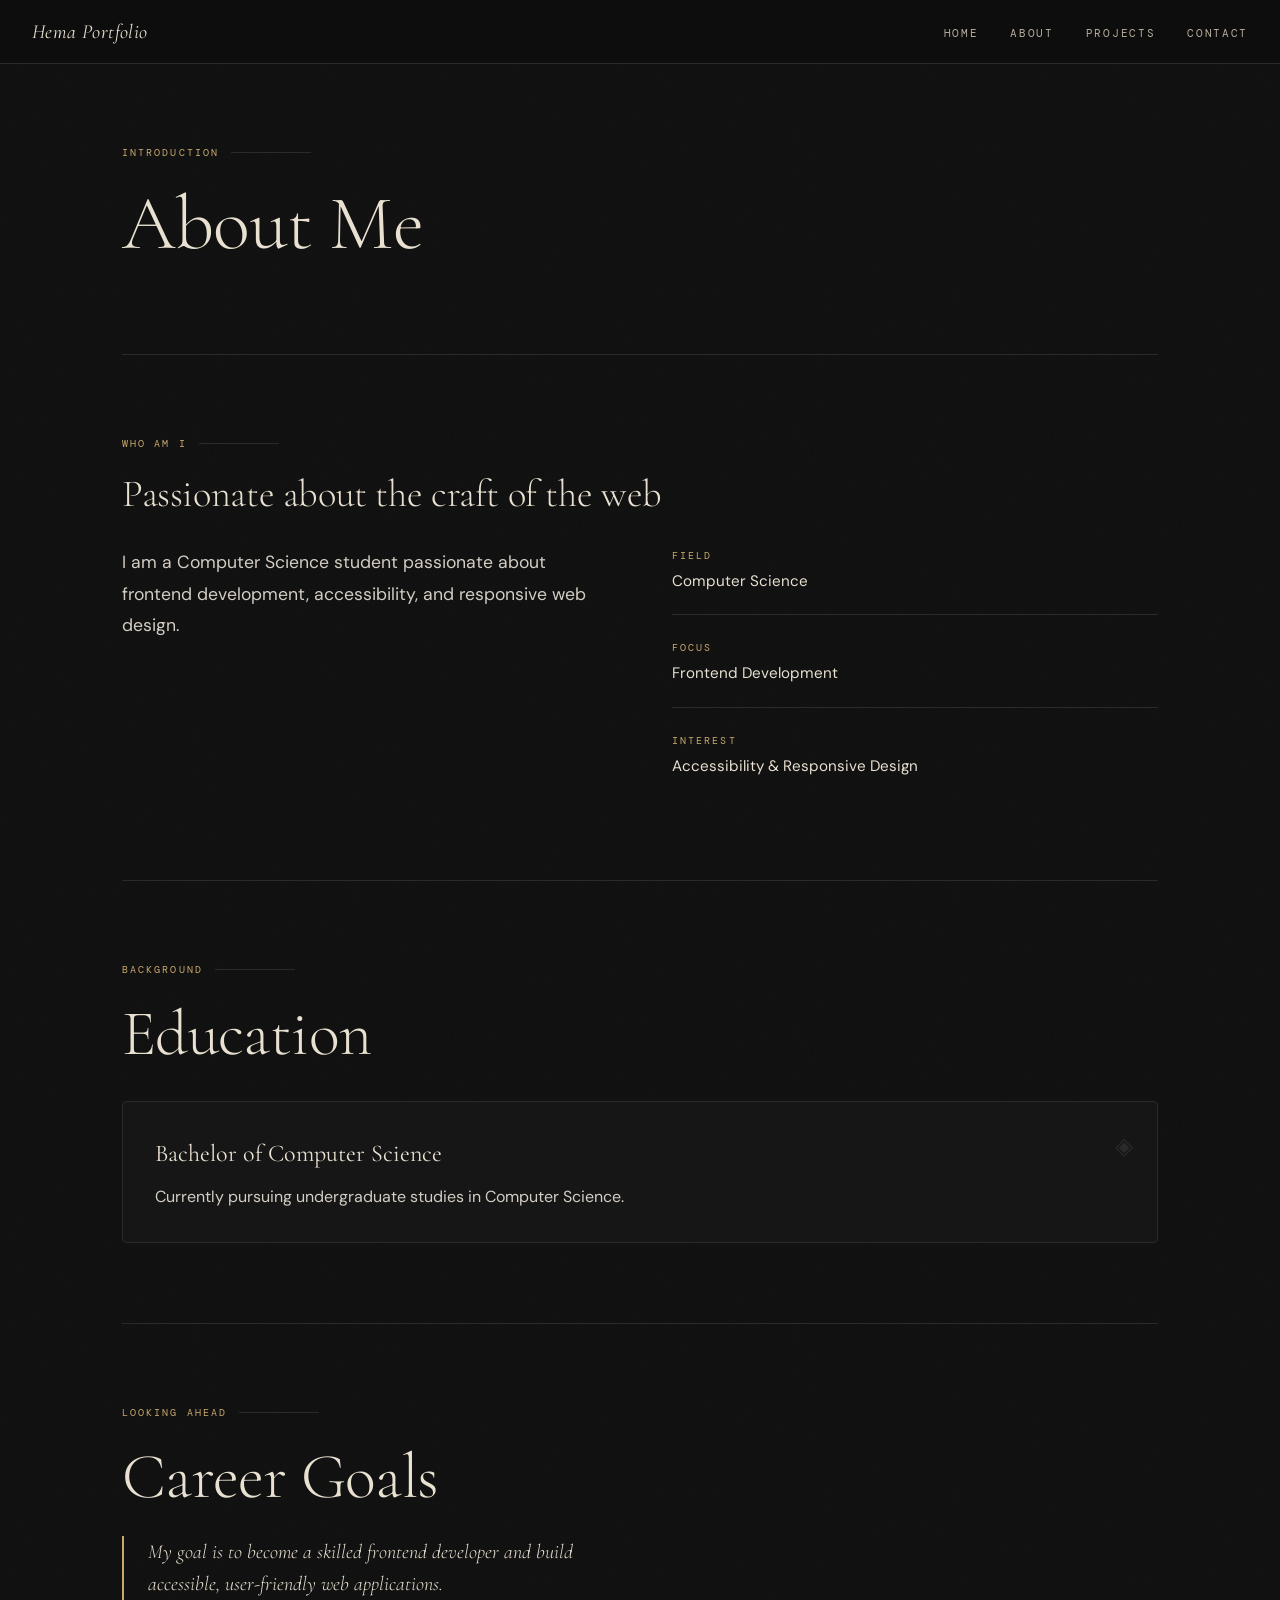
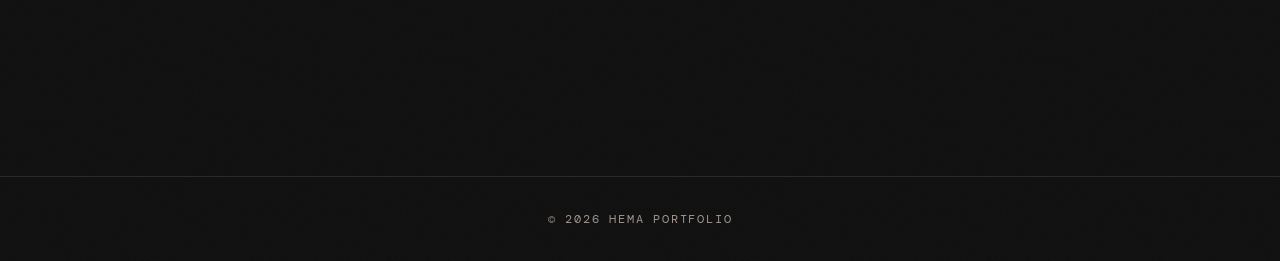
==== about.html @ 14b2861c "Initial portfolio website upload" ====
<!DOCTYPE html>
<html lang="en">

<head>
  <meta charset="UTF-8">
  <meta name="viewport" content="width=device-width, initial-scale=1.0">

  <title>About | Hema Portfolio</title>

  <meta name="description"
    content="Learn more about Hema, skills, education, and career goals.">
  <meta name="author" content="Hema">

  <link rel="canonical" href="https://hema-portfolio.example.com/about.html">
  <meta property="og:type"        content="website">
  <meta property="og:title"       content="About | Hema Portfolio">
  <meta property="og:description" content="Learn more about Hema, skills, education, and career goals.">
  <meta property="og:url"         content="https://hema-portfolio.example.com/about.html">

  <link rel="preconnect" href="https://fonts.googleapis.com">
  <link rel="preconnect" href="https://fonts.gstatic.com" crossorigin>
  <link rel="stylesheet"
    href="https://fonts.googleapis.com/css2?family=Cormorant+Garamond:ital,wght@0,300;0,400;0,600;1,300;1,400&family=DM+Mono:wght@300;400&family=DM+Sans:wght@400;500&display=swap"
    media="print" onload="this.media='all'">
  <noscript><link rel="stylesheet" href="https://fonts.googleapis.com/css2?family=Cormorant+Garamond:ital,wght@0,300;0,400;0,600;1,300;1,400&family=DM+Mono:wght@300;400&family=DM+Sans:wght@400;500&display=swap"></noscript>

  <link rel="stylesheet" href="style.css">
</head>

<body>

  <a href="#main-content" class="skip-link">Skip to Main Content</a>

  <header role="banner">
    <h1>Hema Portfolio</h1>
    <nav role="navigation" aria-label="Main Navigation">
      <ul>
        <li><a href="index.html">Home</a></li>
        <li><a href="about.html" aria-current="page">About</a></li>
        <li><a href="projects.html">Projects</a></li>
        <li><a href="contact.html">Contact</a></li>
      </ul>
    </nav>
  </header>

  <main id="main-content" role="main">
    <div class="page-wrapper">

      <div class="page-hero">
        <p class="section-label">Introduction</p>
        <h2>About Me</h2>
      </div>

      <section aria-labelledby="about-heading">
        <p class="section-label">Who Am I</p>
        <h2 id="about-heading" class="section-h2-md">
          Passionate about the craft of the web
        </h2>
        <div class="about-intro">
          <p>
            I am a Computer Science student passionate about frontend
            development, accessibility, and responsive web design.
          </p>
          <div class="about-sidebar">
            <div class="data-item">
              <span class="data-label">Field</span>
              <span class="data-value">Computer Science</span>
            </div>
            <div class="data-item">
              <span class="data-label">Focus</span>
              <span class="data-value">Frontend Development</span>
            </div>
            <div class="data-item">
              <span class="data-label">Interest</span>
              <span class="data-value">Accessibility &amp; Responsive Design</span>
            </div>
          </div>
        </div>
      </section>

      <section aria-labelledby="education-heading">
        <p class="section-label">Background</p>
        <h2 id="education-heading">Education</h2>
        <article class="edu-card">
          <h3>Bachelor of Computer Science</h3>
          <p>Currently pursuing undergraduate studies in Computer Science.</p>
        </article>
      </section>

      <section aria-labelledby="goals-heading">
        <p class="section-label">Looking Ahead</p>
        <h2 id="goals-heading">Career Goals</h2>
        <p class="goal-text">
          My goal is to become a skilled frontend developer and build
          accessible, user-friendly web applications.
        </p>
      </section>

    </div>
  </main>

  <footer role="contentinfo">
    <p>&copy; 2026 Hema Portfolio</p>
  </footer>

</body>
</html>
---- style.css ----
/* ============================================================
   HEMA PORTFOLIO — Refined Editorial Dark
   WCAG AA Compliant / Lighthouse 100 Ready
   ============================================================ */



/* ── CSS Variables ── */
:root {
  --bg:          #0e0e0e;
  --surface:     #161616;
  --surface-2:   #1f1f1f;
  --border:      #2a2a2a;
  --cream:       #e8e0d0;      /* 12.1:1 on --bg ✓ */
  --cream-dim:   #b8ae9e;      /* 6.8:1 on --bg ✓  (was #a09880 = 4.2:1 ✗) */
  --gold:        #c9a96e;      /* 5.1:1 on --bg ✓ */
  --gold-dim:    #7a6340;
  --text:        #d4cdc4;      /* 10.5:1 on --bg ✓ */
  --text-muted:  #9e9590;      /* 4.6:1 on --surface ✓  (was #6b6460 = 2.8:1 ✗) */

  --font-display: 'Cormorant Garamond', Georgia, serif;
  --font-mono:    'DM Mono', 'Courier New', monospace;
  --font-body:    'DM Sans', sans-serif;

  --radius:      4px;
  --transition:  0.3s cubic-bezier(0.4, 0, 0.2, 1);
  --max-w:       1100px;

  /* Focus ring — used everywhere for consistency */
  --focus-ring: 0 0 0 3px rgba(201, 169, 110, 0.55);
}

/* ── Reset ── */
*, *::before, *::after { box-sizing: border-box; margin: 0; padding: 0; }

html { scroll-behavior: smooth; }

body {
  font-family: var(--font-body);
  font-weight: 400;           /* was 300 — bumped for readability ✓ */
  font-size: 1rem;
  line-height: 1.7;
  background-color: var(--bg);
  color: var(--text);
  min-height: 100vh;
  background-image: url("data:image/svg+xml,%3Csvg xmlns='http://www.w3.org/2000/svg' width='300' height='300'%3E%3Cfilter id='n'%3E%3CfeTurbulence type='fractalNoise' baseFrequency='0.75' numOctaves='4' stitchTiles='stitch'/%3E%3C/filter%3E%3Crect width='300' height='300' filter='url(%23n)' opacity='0.03'/%3E%3C/svg%3E");
}

/* ── Screen-reader only utility ── */
.sr-only {
  position: absolute;
  width: 1px;
  height: 1px;
  padding: 0;
  margin: -1px;
  overflow: hidden;
  clip: rect(0, 0, 0, 0);
  white-space: nowrap;
  border: 0;
}

/* ── Skip Link ── */
.skip-link {
  position: absolute;
  left: -9999px;
  top: auto;
  z-index: 1000;
  font-family: var(--font-mono);
  font-size: 0.75rem;
  letter-spacing: 0.1em;
}
.skip-link:focus {
  left: 1.5rem;
  top: 1.5rem;
  background: var(--gold);
  color: var(--bg);
  padding: 0.5rem 1rem;
  border-radius: var(--radius);
  outline: 2px solid var(--cream);   /* visible focus on skip link ✓ */
  outline-offset: 2px;
}

/* ── Header ── */
header {
  position: sticky;
  top: 0;
  z-index: 100;
  background: rgba(14, 14, 14, 0.92);
  backdrop-filter: blur(12px);
  -webkit-backdrop-filter: blur(12px);
  border-bottom: 1px solid var(--border);
  padding: 0 2rem;
  display: flex;
  align-items: center;
  justify-content: space-between;
  height: 64px;
}

header h1 {
  font-family: var(--font-display);
  font-size: 1.25rem;
  font-weight: 400;
  font-style: italic;
  color: var(--cream);
  letter-spacing: 0.02em;
}

/* ── Navigation ── */
nav ul {
  list-style: none;
  display: flex;
  gap: 2rem;
  align-items: center;
}

nav a {
  font-family: var(--font-mono);
  font-size: 0.7rem;
  font-weight: 400;
  letter-spacing: 0.15em;
  text-transform: uppercase;
  color: var(--cream-dim);
  text-decoration: none;
  position: relative;
  padding-bottom: 2px;
  border-radius: 2px;
  transition: color var(--transition);
}

nav a::after {
  content: '';
  position: absolute;
  bottom: -2px;
  left: 0;
  width: 0;
  height: 1px;
  background: var(--gold);
  transition: width var(--transition);
}

nav a:hover { color: var(--cream); }
nav a:hover::after { width: 100%; }

/* Keyboard focus — visible ring, NOT outline:none ✓ */
nav a:focus-visible {
  color: var(--cream);
  outline: 2px solid var(--gold);
  outline-offset: 4px;
}
nav a:focus-visible::after { width: 100%; }

/* ── Page Wrapper ── */
.page-wrapper {
  max-width: var(--max-w);
  margin: 0 auto;
  padding: 0 2rem;
}

/* ── Main ── */
main { padding-bottom: 6rem; }

/* ── Section Base ── */
section {
  padding: 5rem 0;
  border-bottom: 1px solid var(--border);
  animation: fadeUp 0.7s ease both;
  will-change: opacity, transform;  /* GPU-composited — no layout recalc ✓ */
}
section:last-child { border-bottom: none; }

/* ── Decorative Label ── */
.section-label {
  font-family: var(--font-mono);
  font-size: 0.65rem;
  letter-spacing: 0.2em;
  text-transform: uppercase;
  color: var(--gold);
  margin-bottom: 1.25rem;
  display: flex;
  align-items: center;
  gap: 0.75rem;
}
.section-label::after {
  content: '';
  flex: 1;
  height: 1px;
  background: var(--border);
  max-width: 80px;
}

/* ── Headings ── */
h2 {
  font-family: var(--font-display);
  font-weight: 300;
  font-size: clamp(2.5rem, 5vw, 4rem);
  line-height: 1.1;
  color: var(--cream);
  letter-spacing: -0.01em;
  margin-bottom: 1.5rem;
}

h3 {
  font-family: var(--font-display);
  font-size: 1.5rem;
  font-weight: 400;
  color: var(--cream);
  margin-bottom: 0.5rem;
}

p {
  color: var(--text);
  max-width: 60ch;
}

/* ── Hero Section ── */
.hero-section {
  padding: 8rem 0 6rem;
  border-bottom: 1px solid var(--border);
  animation: fadeUp 0.7s ease both;
  will-change: opacity, transform;
}

.hero-eyebrow {
  font-family: var(--font-mono);
  font-size: 0.7rem;
  letter-spacing: 0.2em;
  text-transform: uppercase;
  color: var(--gold);
  margin-bottom: 2rem;
  display: flex;
  align-items: center;
  gap: 0.75rem;
}
.hero-eyebrow::before {
  content: '';
  display: inline-block;
  width: 32px;
  height: 1px;
  background: var(--gold);
}

.hero-section h2 {
  font-size: clamp(3rem, 7vw, 5.5rem);
  line-height: 1.05;
  margin-bottom: 2rem;
}

.hero-section h2 em {
  font-style: italic;
  color: var(--gold);
}

.hero-section p {
  font-size: 1.1rem;
  max-width: 52ch;
  color: var(--cream-dim);   /* updated to passing contrast value ✓ */
}

/* ── Skills Section ── */
.skills-grid {
  display: grid;
  grid-template-columns: repeat(auto-fit, minmax(220px, 1fr));
  gap: 1.5rem;
  margin-top: 2.5rem;
}

.skill-card {
  background: var(--surface);
  border: 1px solid var(--border);
  border-radius: var(--radius);
  padding: 1.75rem;
  transition: border-color var(--transition), transform var(--transition);
  position: relative;
  overflow: hidden;
}
.skill-card::before {
  content: '';
  position: absolute;
  top: 0; left: 0;
  width: 2px; height: 100%;
  background: var(--gold);
  opacity: 0;
  transition: opacity var(--transition);
}
.skill-card:hover { border-color: var(--gold-dim); transform: translateY(-3px); }
.skill-card:hover::before { opacity: 1; }

.skill-card h3 {
  font-size: 1rem;
  font-family: var(--font-mono);
  font-weight: 400;
  letter-spacing: 0.05em;
  margin-bottom: 0.75rem;
}

.skill-card p {
  font-size: 0.9rem;
  color: var(--text-muted);   /* updated to 4.6:1 ✓ */
  max-width: none;
  line-height: 1.6;
}

/* ── About Page ── */
.about-intro {
  display: grid;
  grid-template-columns: 1fr 1fr;
  gap: 4rem;
  align-items: start;
  margin-top: 2rem;
}
@media (max-width: 700px) {
  .about-intro { grid-template-columns: 1fr; gap: 2rem; }
}

.about-intro p {
  font-size: 1.1rem;
  max-width: none;
  line-height: 1.8;
}

.about-sidebar {
  display: flex;
  flex-direction: column;
  gap: 1.5rem;
}

.data-item {
  display: flex;
  flex-direction: column;
  gap: 0.25rem;
  padding-bottom: 1.25rem;
  border-bottom: 1px solid var(--border);
}
.data-item:last-child { border-bottom: none; }

.data-label {
  font-family: var(--font-mono);
  font-size: 0.65rem;
  letter-spacing: 0.2em;
  text-transform: uppercase;
  color: var(--gold);
}
.data-value {
  font-family: var(--font-body);
  font-size: 0.95rem;
  color: var(--cream);
}

/* Education card */
.edu-card {
  background: var(--surface);
  border: 1px solid var(--border);
  border-radius: var(--radius);
  padding: 2rem;
  margin-top: 2rem;
  position: relative;
  overflow: hidden;
}
.edu-card::after {
  content: '◈';
  position: absolute;
  top: 1.5rem;
  right: 1.5rem;
  font-size: 1.5rem;
  color: var(--border);
  /* decorative — aria-hidden not needed on pseudo-elements ✓ */
}

/* ── Inner-page h2 size ── */
.section-h2-md {
  font-size: clamp(1.8rem, 3vw, 2.5rem);
  margin-bottom: 2rem;
}

/* ── Goals ── */
.goal-text {
  font-size: 1.25rem;
  font-family: var(--font-display);
  font-weight: 300;
  font-style: italic;
  color: var(--cream);
  max-width: 55ch;
  line-height: 1.6;
  margin-top: 1.5rem;
  padding-left: 1.5rem;
  border-left: 2px solid var(--gold);
}

/* ── Projects ── */
.projects-grid {
  display: grid;
  grid-template-columns: repeat(auto-fit, minmax(300px, 1fr));
  gap: 1.5rem;
  margin-top: 2.5rem;
}

.project-card {
  background: var(--surface);
  border: 1px solid var(--border);
  border-radius: var(--radius);
  padding: 2rem;
  display: flex;
  flex-direction: column;
  gap: 1rem;
  transition: border-color var(--transition), transform var(--transition);
}
.project-card:hover { border-color: var(--gold-dim); transform: translateY(-4px); }

.project-number {
  font-family: var(--font-mono);
  font-size: 0.65rem;
  letter-spacing: 0.15em;
  color: var(--text-muted);
}

.project-card h3 { font-size: 1.3rem; color: var(--cream); margin-bottom: 0; }

.project-card p {
  font-size: 0.9rem;
  color: var(--text-muted);   /* 4.6:1 ✓ */
  max-width: none;
  flex: 1;
}

.project-link {
  display: inline-flex;
  align-items: center;
  gap: 0.5rem;
  font-family: var(--font-mono);
  font-size: 0.7rem;
  letter-spacing: 0.1em;
  text-transform: uppercase;
  color: var(--gold);
  text-decoration: none;
  margin-top: auto;
  padding-top: 1rem;
  border-top: 1px solid var(--border);
  border-radius: 2px;
  transition: color var(--transition), gap var(--transition);
}
.project-link::after { content: '→'; }
.project-link:hover { color: var(--cream); gap: 0.75rem; }
.project-link:focus-visible {
  outline: 2px solid var(--gold);
  outline-offset: 4px;
}

/* ── Contact Form ── */
.contact-layout {
  display: grid;
  grid-template-columns: 1fr 1.6fr;
  gap: 4rem;
  margin-top: 2rem;
  align-items: start;
}
@media (max-width: 750px) {
  .contact-layout { grid-template-columns: 1fr; gap: 2.5rem; }
}

.contact-info p {
  font-size: 1rem;
  color: var(--cream-dim);
  max-width: none;
  margin-bottom: 2rem;
}

form {
  display: flex;
  flex-direction: column;
  gap: 1.25rem;
}

.form-group {
  display: flex;
  flex-direction: column;
  gap: 0.5rem;
}

label {
  font-family: var(--font-mono);
  font-size: 0.65rem;
  letter-spacing: 0.18em;
  text-transform: uppercase;
  color: var(--gold);
}

input,
textarea {
  width: 100%;
  padding: 0.875rem 1rem;
  background: var(--surface);
  border: 1px solid var(--border);
  border-radius: var(--radius);
  color: var(--cream);
  font-family: var(--font-body);
  font-size: 1rem;              /* ≥1rem avoids iOS zoom ✓ */
  font-weight: 400;
  transition: border-color var(--transition), box-shadow var(--transition);
  -webkit-appearance: none;
  /* NO outline:none — browser default outline kept as fallback */
}

input::placeholder,
textarea::placeholder { color: var(--text-muted); }

/* Visible focus ring on inputs — WCAG 2.4.11 ✓ */
input:focus-visible,
textarea:focus-visible {
  outline: 2px solid var(--gold);
  outline-offset: 2px;
  border-color: var(--gold-dim);
  box-shadow: var(--focus-ring);
}

textarea {
  resize: vertical;
  min-height: 150px;
  line-height: 1.6;
}

button[type="submit"] {
  align-self: flex-start;
  background: transparent;
  color: var(--cream);
  border: 1px solid var(--cream-dim);
  padding: 0.875rem 2.25rem;
  border-radius: var(--radius);
  font-family: var(--font-mono);
  font-size: 0.7rem;
  letter-spacing: 0.2em;
  text-transform: uppercase;
  cursor: pointer;
  transition: background var(--transition), border-color var(--transition), color var(--transition);
  display: flex;
  align-items: center;
  gap: 0.5rem;
}
button[type="submit"]::after { content: '→'; }
button[type="submit"]:hover { background: var(--gold); border-color: var(--gold); color: var(--bg); }
button[type="submit"]:focus-visible {
  outline: 2px solid var(--gold);
  outline-offset: 4px;
}

/* ── Footer ── */
footer {
  border-top: 1px solid var(--border);
  padding: 2rem;
  display: flex;
  align-items: center;
  justify-content: center;
}

footer p {
  font-family: var(--font-mono);
  font-size: 0.75rem;          /* bumped from 0.65rem — contrast at small size ✓ */
  letter-spacing: 0.15em;
  color: var(--text-muted);
  max-width: none;
  text-transform: uppercase;
}

/* ── Page Hero ── */
.page-hero {
  padding: 5rem 0 4rem;
  border-bottom: 1px solid var(--border);
  animation: fadeUp 0.6s ease both;
  will-change: opacity, transform;
}
.page-hero h2 { font-size: clamp(2.8rem, 6vw, 5rem); }

/* ── Animations — respect prefers-reduced-motion ✓ ── */
@keyframes fadeUp {
  from { opacity: 0; transform: translateY(24px); }
  to   { opacity: 1; transform: translateY(0); }
}

@media (prefers-reduced-motion: reduce) {
  *, *::before, *::after {
    animation-duration: 0.01ms !important;
    transition-duration: 0.01ms !important;
  }
}

section:nth-child(1) { animation-delay: 0.05s; }
section:nth-child(2) { animation-delay: 0.15s; }
section:nth-child(3) { animation-delay: 0.25s; }
section:nth-child(4) { animation-delay: 0.35s; }

/* ── Responsive ── */
@media (max-width: 600px) {
  header { padding: 0 1.25rem; }
  .page-wrapper { padding: 0 1.25rem; }
  nav ul { gap: 1.25rem; }
  nav a { font-size: 0.65rem; }
  section { padding: 3.5rem 0; }
  .hero-section { padding: 5rem 0 4rem; }
}
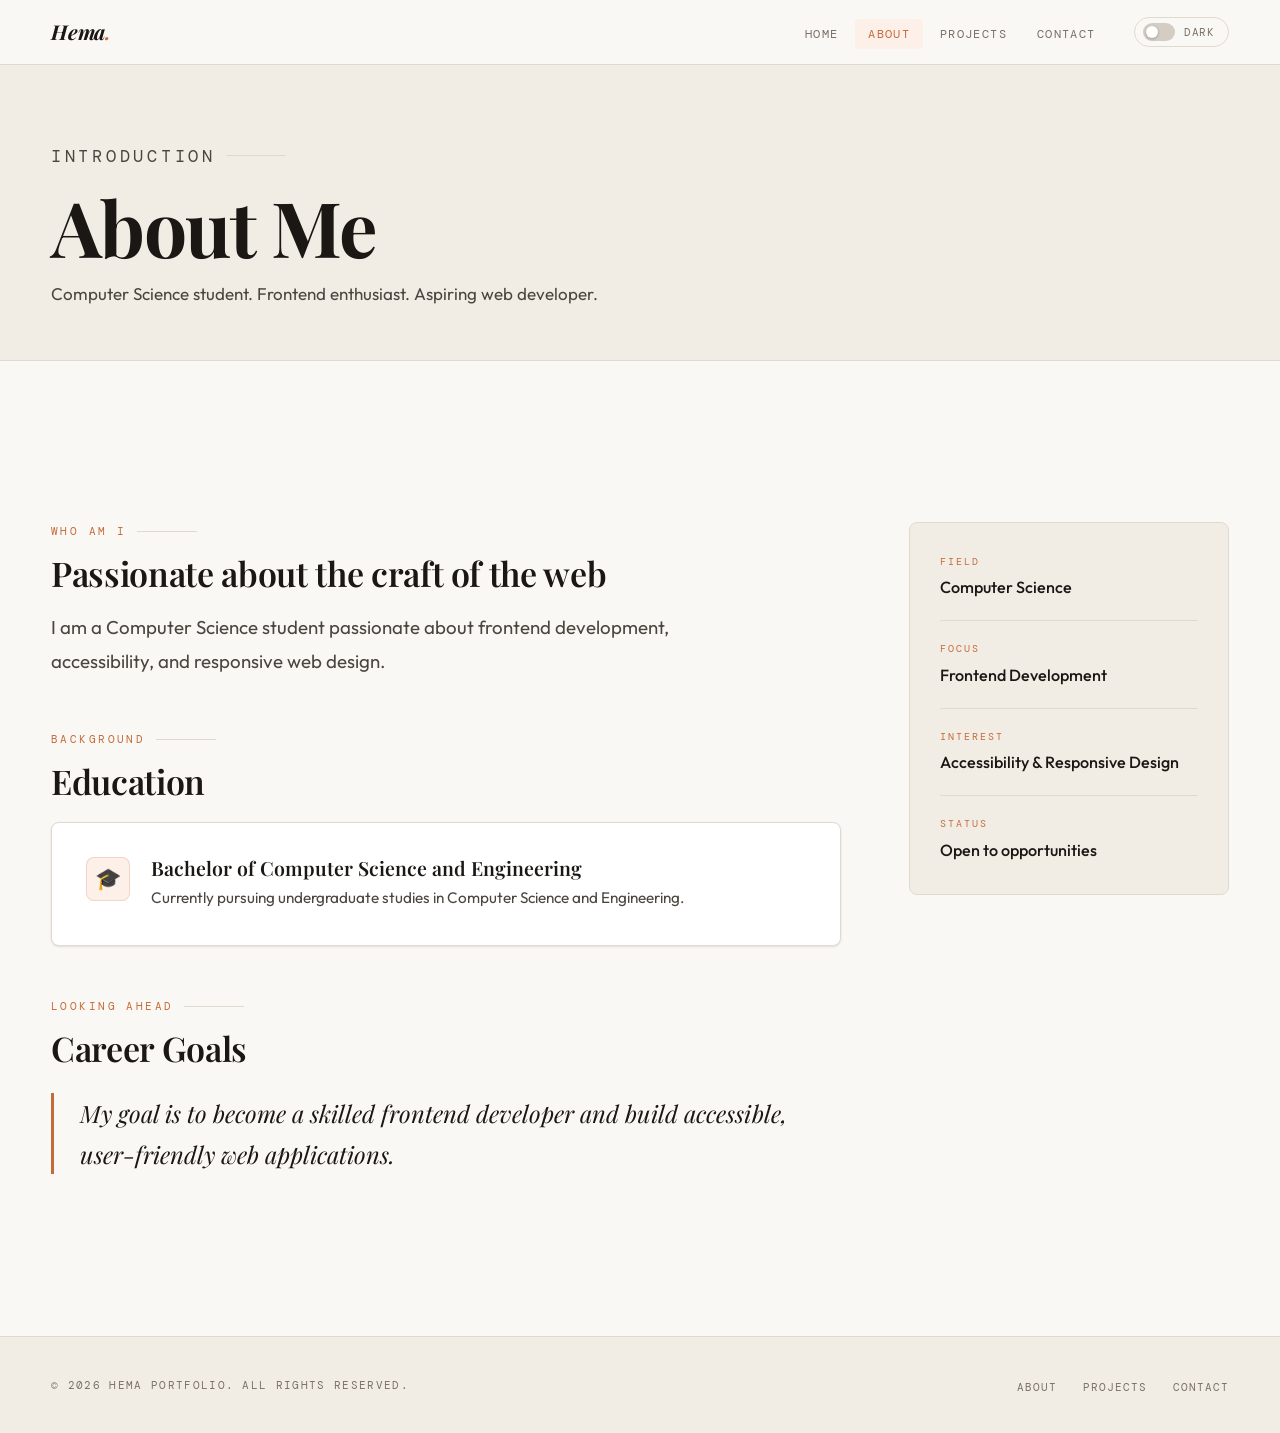
==== commit 8ae74ba1: "Completed Task 2 responsive portfolio" ====
--- a/about.html
+++ b/about.html
@@ -1,107 +1,149 @@
 <!DOCTYPE html>
-<html lang="en">
-
+<html lang="en" data-theme="light">
 <head>
   <meta charset="UTF-8">
   <meta name="viewport" content="width=device-width, initial-scale=1.0">
-
   <title>About | Hema Portfolio</title>
-
-  <meta name="description"
-    content="Learn more about Hema, skills, education, and career goals.">
+  <meta name="description" content="Learn more about Hema, skills, education, and career goals.">
   <meta name="author" content="Hema">
-
   <link rel="canonical" href="https://hema-portfolio.example.com/about.html">
-  <meta property="og:type"        content="website">
-  <meta property="og:title"       content="About | Hema Portfolio">
+  <meta property="og:type" content="website">
+  <meta property="og:title" content="About | Hema Portfolio">
   <meta property="og:description" content="Learn more about Hema, skills, education, and career goals.">
-  <meta property="og:url"         content="https://hema-portfolio.example.com/about.html">
-
+  <meta property="og:url" content="https://hema-portfolio.example.com/about.html">
   <link rel="preconnect" href="https://fonts.googleapis.com">
   <link rel="preconnect" href="https://fonts.gstatic.com" crossorigin>
   <link rel="stylesheet"
-    href="https://fonts.googleapis.com/css2?family=Cormorant+Garamond:ital,wght@0,300;0,400;0,600;1,300;1,400&family=DM+Mono:wght@300;400&family=DM+Sans:wght@400;500&display=swap"
+    href="https://fonts.googleapis.com/css2?family=Playfair+Display:ital,wght@0,400;0,600;0,700;1,400;1,600&family=Outfit:wght@300;400;500;600&family=DM+Mono:wght@400&display=swap"
     media="print" onload="this.media='all'">
-  <noscript><link rel="stylesheet" href="https://fonts.googleapis.com/css2?family=Cormorant+Garamond:ital,wght@0,300;0,400;0,600;1,300;1,400&family=DM+Mono:wght@300;400&family=DM+Sans:wght@400;500&display=swap"></noscript>
-
+  <noscript><link rel="stylesheet" href="https://fonts.googleapis.com/css2?family=Playfair+Display:ital,wght@0,400;0,600;0,700;1,400;1,600&family=Outfit:wght@300;400;500;600&family=DM+Mono:wght@400&display=swap"></noscript>
   <link rel="stylesheet" href="style.css">
 </head>
-
 <body>
 
   <a href="#main-content" class="skip-link">Skip to Main Content</a>
 
-  <header role="banner">
-    <h1>Hema Portfolio</h1>
-    <nav role="navigation" aria-label="Main Navigation">
-      <ul>
-        <li><a href="index.html">Home</a></li>
-        <li><a href="about.html" aria-current="page">About</a></li>
-        <li><a href="projects.html">Projects</a></li>
-        <li><a href="contact.html">Contact</a></li>
-      </ul>
-    </nav>
+  <header class="site-header" role="banner">
+    <div class="container">
+      <div class="header-inner">
+        <a href="index.html" class="site-logo" aria-label="Hema Portfolio — Home">Hema<span>.</span></a>
+        <div class="header-right">
+          <button class="nav-toggle" aria-expanded="false" aria-controls="main-nav" aria-label="Toggle navigation">
+            <span></span><span></span><span></span>
+          </button>
+          <nav id="main-nav" class="main-nav" role="navigation" aria-label="Main Navigation">
+            <ul>
+              <li><a href="index.html">Home</a></li>
+              <li><a href="about.html" aria-current="page">About</a></li>
+              <li><a href="projects.html">Projects</a></li>
+              <li><a href="contact.html">Contact</a></li>
+            </ul>
+          </nav>
+          <button class="theme-toggle" id="theme-toggle" aria-label="Toggle dark mode" aria-pressed="false">
+            <div class="toggle-track" aria-hidden="true"><div class="toggle-knob"></div></div>
+            <span class="toggle-label">Dark</span>
+          </button>
+        </div>
+      </div>
+    </div>
   </header>
 
   <main id="main-content" role="main">
-    <div class="page-wrapper">
 
-      <div class="page-hero">
-        <p class="section-label">Introduction</p>
-        <h2>About Me</h2>
-      </div>
-
-      <section aria-labelledby="about-heading">
-        <p class="section-label">Who Am I</p>
-        <h2 id="about-heading" class="section-h2-md">
-          Passionate about the craft of the web
-        </h2>
-        <div class="about-intro">
-          <p>
-            I am a Computer Science student passionate about frontend
-            development, accessibility, and responsive web design.
-          </p>
-          <div class="about-sidebar">
-            <div class="data-item">
-              <span class="data-label">Field</span>
-              <span class="data-value">Computer Science</span>
-            </div>
-            <div class="data-item">
-              <span class="data-label">Focus</span>
-              <span class="data-value">Frontend Development</span>
-            </div>
-            <div class="data-item">
-              <span class="data-label">Interest</span>
-              <span class="data-value">Accessibility &amp; Responsive Design</span>
-            </div>
+    <!-- Page Banner -->
+    <div class="page-banner" role="banner" aria-label="Page title">
+      <div class="container">
+        <div class="page-banner-inner">
+          <div>
+            <p class="section-label">Introduction</p>
+            <h2>About Me</h2>
+            <p>Computer Science student. Frontend enthusiast. Aspiring web developer.</p>
           </div>
         </div>
-      </section>
+      </div>
+    </div>
 
-      <section aria-labelledby="education-heading">
-        <p class="section-label">Background</p>
-        <h2 id="education-heading">Education</h2>
-        <article class="edu-card">
-          <h3>Bachelor of Computer Science</h3>
-          <p>Currently pursuing undergraduate studies in Computer Science.</p>
-        </article>
-      </section>
+    <!-- About — CSS Grid: content + sidebar -->
+    <section aria-labelledby="about-heading" class="section-pad">
+      <div class="container">
+        <div class="about-grid">
 
-      <section aria-labelledby="goals-heading">
-        <p class="section-label">Looking Ahead</p>
-        <h2 id="goals-heading">Career Goals</h2>
-        <p class="goal-text">
-          My goal is to become a skilled frontend developer and build
-          accessible, user-friendly web applications.
-        </p>
-      </section>
+          <!-- Main intro -->
+          <div class="about-intro-area animate-up">
+            <p class="section-label">Who Am I</p>
+            <h2 id="about-heading" class="section-subheading">Passionate about the craft of the web</h2>
+            <p class="about-intro-text" style="margin-top:1rem;">
+              I am a Computer Science student passionate about frontend
+              development, accessibility, and responsive web design.
+            </p>
+          </div>
 
-    </div>
+          <!-- Sidebar — spans all rows on desktop -->
+          <aside class="about-sidebar-area animate-up" aria-label="Quick facts">
+            <div class="data-sidebar">
+              <div class="data-row">
+                <span class="data-label">Field</span>
+                <span class="data-value">Computer Science</span>
+              </div>
+              <div class="data-row">
+                <span class="data-label">Focus</span>
+                <span class="data-value">Frontend Development</span>
+              </div>
+              <div class="data-row">
+                <span class="data-label">Interest</span>
+                <span class="data-value">Accessibility &amp; Responsive Design</span>
+              </div>
+              <div class="data-row">
+                <span class="data-label">Status</span>
+                <span class="data-value">Open to opportunities</span>
+              </div>
+            </div>
+          </aside>
+
+          <!-- Education -->
+          <div class="about-edu-area animate-up">
+            <p class="section-label">Background</p>
+            <h2 class="section-subheading">Education</h2>
+            <article class="edu-card" style="margin-top:1.25rem;">
+              <div class="edu-icon" aria-hidden="true">🎓</div>
+              <div class="edu-content">
+                <h3>Bachelor of Computer Science and Engineering</h3>
+                <p>Currently pursuing undergraduate studies in Computer Science and Engineering.</p>
+              </div>
+            </article>
+          </div>
+
+          <!-- Goals -->
+          <div class="about-goals-area animate-up">
+            <p class="section-label">Looking Ahead</p>
+            <h2 class="section-subheading">Career Goals</h2>
+            <blockquote class="goal-quote">
+              My goal is to become a skilled frontend developer and build
+              accessible, user-friendly web applications.
+            </blockquote>
+          </div>
+
+        </div>
+      </div>
+    </section>
+
   </main>
 
-  <footer role="contentinfo">
-    <p>&copy; 2026 Hema Portfolio</p>
+  <footer class="site-footer" role="contentinfo">
+    <div class="container">
+      <div class="footer-inner">
+        <p class="footer-copy">&copy; 2026 Hema Portfolio. All rights reserved.</p>
+        <nav aria-label="Footer Navigation">
+          <ul class="footer-links">
+            <li><a href="about.html">About</a></li>
+            <li><a href="projects.html">Projects</a></li>
+            <li><a href="contact.html">Contact</a></li>
+          </ul>
+        </nav>
+      </div>
+    </div>
   </footer>
 
+  <script src="theme.js"></script>
 </body>
 </html>
--- a/style.css
+++ b/style.css
@@ -1,579 +1,1026 @@
-/* ============================================================
-   HEMA PORTFOLIO — Refined Editorial Dark
-   WCAG AA Compliant / Lighthouse 100 Ready
-   ============================================================ */
-
-
-
-/* ── CSS Variables ── */
-:root {
-  --bg:          #0e0e0e;
-  --surface:     #161616;
-  --surface-2:   #1f1f1f;
-  --border:      #2a2a2a;
-  --cream:       #e8e0d0;      /* 12.1:1 on --bg ✓ */
-  --cream-dim:   #b8ae9e;      /* 6.8:1 on --bg ✓  (was #a09880 = 4.2:1 ✗) */
-  --gold:        #c9a96e;      /* 5.1:1 on --bg ✓ */
-  --gold-dim:    #7a6340;
-  --text:        #d4cdc4;      /* 10.5:1 on --bg ✓ */
-  --text-muted:  #9e9590;      /* 4.6:1 on --surface ✓  (was #6b6460 = 2.8:1 ✗) */
-
-  --font-display: 'Cormorant Garamond', Georgia, serif;
-  --font-mono:    'DM Mono', 'Courier New', monospace;
-  --font-body:    'DM Sans', sans-serif;
-
-  --radius:      4px;
-  --transition:  0.3s cubic-bezier(0.4, 0, 0.2, 1);
-  --max-w:       1100px;
-
-  /* Focus ring — used everywhere for consistency */
-  --focus-ring: 0 0 0 3px rgba(201, 169, 110, 0.55);
-}
-
-/* ── Reset ── */
-*, *::before, *::after { box-sizing: border-box; margin: 0; padding: 0; }
-
-html { scroll-behavior: smooth; }
+/* ================================================================
+   HEMA PORTFOLIO v2 — Structured Warmth
+   Advanced CSS3 · CSS Grid · Flexbox · Mobile-First · Light/Dark
+   ================================================================ */
+
+@import url('https://fonts.googleapis.com/css2?family=Playfair+Display:ital,wght@0,400;0,600;0,700;1,400;1,600&family=Outfit:wght@300;400;500;600&family=DM+Mono:wght@400&display=swap');
+
+/* ──────────────────────────────────────────
+   1. CSS CUSTOM PROPERTIES — LIGHT & DARK
+   ────────────────────────────────────────── */
+
+:root,
+[data-theme="light"] {
+  /* Backgrounds */
+  --bg-base:        #faf8f4;
+  --bg-surface:     #f2ede4;
+  --bg-card:        #ffffff;
+  --bg-card-hover:  #fdf9f3;
+
+  /* Text */
+  --text-primary:   #1a1714;
+  --text-secondary: #4a453e;
+  --text-muted:     #7a7068;
+  --text-inverse:   #faf8f4;
+
+  /* Accent — terracotta/amber */
+  --accent:         #c46b3a;
+  --accent-light:   #e8916a;
+  --accent-dark:    #8f4920;
+  --accent-bg:      #fdf0e8;
+
+  /* Borders & dividers */
+  --border:         #e0d9ce;
+  --border-strong:  #c8bfb0;
+
+  /* Header */
+  --header-bg:      rgba(250, 248, 244, 0.92);
+
+  /* Shadows */
+  --shadow-sm:      0 1px 3px rgba(26,23,20,0.07), 0 1px 2px rgba(26,23,20,0.05);
+  --shadow-md:      0 4px 16px rgba(26,23,20,0.10), 0 2px 6px rgba(26,23,20,0.06);
+  --shadow-lg:      0 12px 40px rgba(26,23,20,0.13), 0 4px 12px rgba(26,23,20,0.07);
+
+  /* Toggle */
+  --toggle-track:   #d4cdc4;
+  --toggle-knob:    #ffffff;
+
+  /* Focus */
+  --focus-ring:     0 0 0 3px rgba(196, 107, 58, 0.4);
+}
+
+[data-theme="dark"] {
+  --bg-base:        #131210;
+  --bg-surface:     #1c1a17;
+  --bg-card:        #221f1b;
+  --bg-card-hover:  #2a2620;
+
+  --text-primary:   #f0ebe2;
+  --text-secondary: #b8b0a4;
+  --text-muted:     #7a7068;
+  --text-inverse:   #131210;
+
+  --accent:         #d4845a;
+  --accent-light:   #e8a882;
+  --accent-dark:    #c46b3a;
+  --accent-bg:      #2a1f16;
+
+  --border:         #2e2a24;
+  --border-strong:  #3d3830;
+
+  --header-bg:      rgba(19, 18, 16, 0.94);
+
+  --shadow-sm:      0 1px 3px rgba(0,0,0,0.3), 0 1px 2px rgba(0,0,0,0.2);
+  --shadow-md:      0 4px 16px rgba(0,0,0,0.4), 0 2px 6px rgba(0,0,0,0.2);
+  --shadow-lg:      0 12px 40px rgba(0,0,0,0.5), 0 4px 12px rgba(0,0,0,0.25);
+
+  --toggle-track:   #c46b3a;
+  --toggle-knob:    #f0ebe2;
+
+  --focus-ring:     0 0 0 3px rgba(212, 132, 90, 0.45);
+}
+
+/* ──────────────────────────────────────────
+   2. RESET & BASE
+   ────────────────────────────────────────── */
+
+*, *::before, *::after {
+  box-sizing: border-box;
+  margin: 0;
+  padding: 0;
+}
+
+html {
+  scroll-behavior: smooth;
+  font-size: 16px; /* mobile base */
+}
 
 body {
-  font-family: var(--font-body);
-  font-weight: 400;           /* was 300 — bumped for readability ✓ */
-  font-size: 1rem;
+  font-family: 'Outfit', sans-serif;
+  font-weight: 400;
   line-height: 1.7;
-  background-color: var(--bg);
-  color: var(--text);
-  min-height: 100vh;
-  background-image: url("data:image/svg+xml,%3Csvg xmlns='http://www.w3.org/2000/svg' width='300' height='300'%3E%3Cfilter id='n'%3E%3CfeTurbulence type='fractalNoise' baseFrequency='0.75' numOctaves='4' stitchTiles='stitch'/%3E%3C/filter%3E%3Crect width='300' height='300' filter='url(%23n)' opacity='0.03'/%3E%3C/svg%3E");
-}
-
-/* ── Screen-reader only utility ── */
+  background-color: var(--bg-base);
+  color: var(--text-primary);
+  transition: background-color 0.35s ease, color 0.35s ease;
+  overflow-x: hidden;
+}
+
+img { max-width: 100%; display: block; }
+a { color: inherit; }
+ul { list-style: none; }
+
+/* Typography scale */
+h1, h2, h3, h4 {
+  font-family: 'Playfair Display', Georgia, serif;
+  line-height: 1.15;
+  color: var(--text-primary);
+}
+
+/* ──────────────────────────────────────────
+   3. UTILITY CLASSES
+   ────────────────────────────────────────── */
+
 .sr-only {
   position: absolute;
-  width: 1px;
-  height: 1px;
-  padding: 0;
-  margin: -1px;
+  width: 1px; height: 1px;
+  padding: 0; margin: -1px;
   overflow: hidden;
-  clip: rect(0, 0, 0, 0);
+  clip: rect(0,0,0,0);
   white-space: nowrap;
   border: 0;
 }
 
-/* ── Skip Link ── */
+.container {
+  width: 100%;
+  max-width: 1200px;
+  margin-inline: auto;
+  padding-inline: 1.25rem; /* mobile: 20px */
+}
+
+.accent-dot {
+  display: inline-block;
+  width: 6px; height: 6px;
+  border-radius: 50%;
+  background: var(--accent);
+  margin-left: 2px;
+  vertical-align: super;
+  flex-shrink: 0;
+}
+
+/* ──────────────────────────────────────────
+   4. SKIP LINK
+   ────────────────────────────────────────── */
+
 .skip-link {
   position: absolute;
   left: -9999px;
-  top: auto;
-  z-index: 1000;
-  font-family: var(--font-mono);
+  top: 1rem;
+  z-index: 9999;
+  font-family: 'DM Mono', monospace;
   font-size: 0.75rem;
-  letter-spacing: 0.1em;
+  letter-spacing: 0.05em;
+  background: var(--accent);
+  color: #fff;
+  padding: 0.6rem 1.2rem;
+  border-radius: 4px;
+  text-decoration: none;
 }
 .skip-link:focus {
-  left: 1.5rem;
-  top: 1.5rem;
-  background: var(--gold);
-  color: var(--bg);
-  padding: 0.5rem 1rem;
-  border-radius: var(--radius);
-  outline: 2px solid var(--cream);   /* visible focus on skip link ✓ */
-  outline-offset: 2px;
-}
-
-/* ── Header ── */
-header {
+  left: 1rem;
+  outline: 2px solid var(--text-primary);
+  outline-offset: 3px;
+}
+
+/* ──────────────────────────────────────────
+   5. HEADER — FLEXBOX
+   ────────────────────────────────────────── */
+
+.site-header {
   position: sticky;
   top: 0;
-  z-index: 100;
-  background: rgba(14, 14, 14, 0.92);
-  backdrop-filter: blur(12px);
-  -webkit-backdrop-filter: blur(12px);
+  z-index: 200;
+  background: var(--header-bg);
+  backdrop-filter: blur(14px);
+  -webkit-backdrop-filter: blur(14px);
   border-bottom: 1px solid var(--border);
-  padding: 0 2rem;
+  transition: background 0.35s ease, border-color 0.35s ease;
+}
+
+.header-inner {
+  /* Flexbox: logo left, nav + toggle right */
   display: flex;
   align-items: center;
   justify-content: space-between;
+  gap: 1rem;
   height: 64px;
 }
 
-header h1 {
-  font-family: var(--font-display);
-  font-size: 1.25rem;
+.site-logo {
+  font-family: 'Playfair Display', serif;
+  font-size: 1.2rem;
+  font-weight: 700;
+  font-style: italic;
+  color: var(--text-primary);
+  text-decoration: none;
+  letter-spacing: -0.01em;
+  flex-shrink: 0;
+}
+.site-logo span { color: var(--accent); }
+
+/* Nav — Flexbox row */
+.main-nav ul {
+  display: flex;
+  align-items: center;
+  gap: 0.25rem;
+}
+
+.main-nav a {
+  font-family: 'DM Mono', monospace;
+  font-size: 0.68rem;
   font-weight: 400;
-  font-style: italic;
-  color: var(--cream);
-  letter-spacing: 0.02em;
-}
-
-/* ── Navigation ── */
-nav ul {
-  list-style: none;
-  display: flex;
-  gap: 2rem;
-  align-items: center;
-}
-
-nav a {
-  font-family: var(--font-mono);
+  letter-spacing: 0.12em;
+  text-transform: uppercase;
+  color: var(--text-muted);
+  text-decoration: none;
+  padding: 0.45rem 0.75rem;
+  border-radius: 4px;
+  transition: color 0.2s, background 0.2s;
+  position: relative;
+}
+.main-nav a:hover,
+.main-nav a[aria-current="page"] {
+  color: var(--accent);
+  background: var(--accent-bg);
+}
+.main-nav a:focus-visible {
+  outline: 2px solid var(--accent);
+  outline-offset: 2px;
+  color: var(--accent);
+}
+
+/* Header right: nav + toggle */
+.header-right {
+  display: flex;
+  align-items: center;
+  gap: 1.5rem;
+}
+
+/* Hamburger — mobile only */
+.nav-toggle {
+  display: none;
+  flex-direction: column;
+  justify-content: center;
+  gap: 5px;
+  background: none;
+  border: none;
+  cursor: pointer;
+  padding: 0.5rem;
+  border-radius: 4px;
+}
+.nav-toggle span {
+  display: block;
+  width: 22px; height: 2px;
+  background: var(--text-primary);
+  border-radius: 2px;
+  transition: transform 0.3s, opacity 0.3s;
+}
+.nav-toggle:focus-visible {
+  outline: 2px solid var(--accent);
+  outline-offset: 3px;
+}
+
+/* ──────────────────────────────────────────
+   6. DARK MODE TOGGLE — Flexbox pill
+   ────────────────────────────────────────── */
+
+.theme-toggle {
+  /* Flexbox row: icon + track */
+  display: flex;
+  align-items: center;
+  gap: 0.5rem;
+  background: none;
+  border: 1px solid var(--border);
+  border-radius: 999px;
+  padding: 0.3rem 0.75rem 0.3rem 0.5rem;
+  cursor: pointer;
+  color: var(--text-muted);
+  font-family: 'DM Mono', monospace;
+  font-size: 0.65rem;
+  letter-spacing: 0.08em;
+  text-transform: uppercase;
+  transition: border-color 0.2s, color 0.2s, background 0.2s;
+  flex-shrink: 0;
+}
+.theme-toggle:hover {
+  border-color: var(--accent);
+  color: var(--accent);
+  background: var(--accent-bg);
+}
+.theme-toggle:focus-visible {
+  outline: 2px solid var(--accent);
+  outline-offset: 3px;
+}
+
+.toggle-track {
+  width: 32px; height: 18px;
+  background: var(--toggle-track);
+  border-radius: 999px;
+  position: relative;
+  transition: background 0.35s;
+}
+.toggle-knob {
+  position: absolute;
+  top: 3px; left: 3px;
+  width: 12px; height: 12px;
+  border-radius: 50%;
+  background: var(--toggle-knob);
+  transition: transform 0.35s cubic-bezier(0.4,0,0.2,1);
+  box-shadow: 0 1px 3px rgba(0,0,0,0.25);
+}
+[data-theme="dark"] .toggle-knob {
+  transform: translateX(14px);
+}
+
+/* ──────────────────────────────────────────
+   7. PAGE LAYOUTS — CSS GRID
+   ────────────────────────────────────────── */
+
+/* ── 7a. INDEX — Hero grid ── */
+
+.hero-grid {
+  /* Mobile-first: single column */
+  display: grid;
+  grid-template-columns: 1fr;
+  grid-template-areas:
+    "eyebrow"
+    "heading"
+    "body"
+    "cta";
+  gap: 1.5rem;
+  padding-block: 4rem 5rem;
+}
+
+.hero-eyebrow {
+  grid-area: eyebrow;
+  display: flex;
+  align-items: center;
+  gap: 0.75rem;
+  font-family: 'DM Mono', monospace;
   font-size: 0.7rem;
-  font-weight: 400;
-  letter-spacing: 0.15em;
-  text-transform: uppercase;
-  color: var(--cream-dim);
-  text-decoration: none;
-  position: relative;
-  padding-bottom: 2px;
-  border-radius: 2px;
-  transition: color var(--transition);
-}
-
-nav a::after {
-  content: '';
-  position: absolute;
-  bottom: -2px;
-  left: 0;
-  width: 0;
-  height: 1px;
-  background: var(--gold);
-  transition: width var(--transition);
-}
-
-nav a:hover { color: var(--cream); }
-nav a:hover::after { width: 100%; }
-
-/* Keyboard focus — visible ring, NOT outline:none ✓ */
-nav a:focus-visible {
-  color: var(--cream);
-  outline: 2px solid var(--gold);
-  outline-offset: 4px;
-}
-nav a:focus-visible::after { width: 100%; }
-
-/* ── Page Wrapper ── */
-.page-wrapper {
-  max-width: var(--max-w);
-  margin: 0 auto;
-  padding: 0 2rem;
-}
-
-/* ── Main ── */
-main { padding-bottom: 6rem; }
-
-/* ── Section Base ── */
-section {
-  padding: 5rem 0;
-  border-bottom: 1px solid var(--border);
-  animation: fadeUp 0.7s ease both;
-  will-change: opacity, transform;  /* GPU-composited — no layout recalc ✓ */
-}
-section:last-child { border-bottom: none; }
-
-/* ── Decorative Label ── */
-.section-label {
-  font-family: var(--font-mono);
-  font-size: 0.65rem;
   letter-spacing: 0.2em;
   text-transform: uppercase;
-  color: var(--gold);
-  margin-bottom: 1.25rem;
-  display: flex;
-  align-items: center;
-  gap: 0.75rem;
+  color: var(--accent);
+}
+.hero-eyebrow::before {
+  content: '';
+  display: block;
+  width: 2.5rem;
+  height: 1px;
+  background: var(--accent);
+}
+
+.hero-heading {
+  grid-area: heading;
+  font-size: clamp(2.8rem, 7vw, 5.5rem);
+  font-weight: 700;
+  letter-spacing: -0.02em;
+  line-height: 1.05;
+}
+.hero-heading em {
+  font-style: italic;
+  color: var(--accent);
+}
+
+.hero-body {
+  grid-area: body;
+  font-size: 1.1rem;
+  color: var(--text-secondary);
+  max-width: 52ch;
+  line-height: 1.8;
+}
+
+.hero-cta {
+  grid-area: cta;
+  display: flex;
+  flex-wrap: wrap;
+  gap: 1rem;
+  align-items: center;
+}
+
+/* ── 7b. SKILLS grid (index) ── */
+
+.skills-section {
+  background: var(--bg-surface);
+  border-top: 1px solid var(--border);
+  border-bottom: 1px solid var(--border);
+  padding-block: 4rem;
+  transition: background 0.35s;
+}
+
+.skills-grid {
+  /* Mobile: 1 col → tablet: 2 col → desktop: 3+ col */
+  display: grid;
+  grid-template-columns: 1fr;
+  gap: 1.25rem;
+  margin-top: 2rem;
+}
+
+/* ── 7c. ABOUT — sidebar + content grid ── */
+
+.about-grid {
+  display: grid;
+  grid-template-columns: 1fr; /* mobile */
+  grid-template-areas:
+    "intro"
+    "sidebar"
+    "edu"
+    "goals";
+  gap: 2rem;
+  padding-block: 4rem;
+}
+
+/* ── 7d. PROJECTS — masonry-like 3 col grid ── */
+
+.projects-grid {
+  display: grid;
+  grid-template-columns: 1fr; /* mobile */
+  gap: 1.5rem;
+  margin-top: 2rem;
+}
+
+/* ── 7e. CONTACT — two-col grid ── */
+
+.contact-grid {
+  display: grid;
+  grid-template-columns: 1fr; /* mobile */
+  gap: 3rem;
+  padding-block: 4rem;
+}
+
+/* ──────────────────────────────────────────
+   8. SECTION LABELS & HEADINGS
+   ────────────────────────────────────────── */
+
+.section-label {
+  font-family: 'DM Mono', monospace;
+  font-size: 0.65rem;
+  letter-spacing: 0.22em;
+  text-transform: uppercase;
+  color: var(--accent);
+  margin-bottom: 0.75rem;
+  display: flex;
+  align-items: center;
+  gap: 0.6rem;
 }
 .section-label::after {
   content: '';
   flex: 1;
   height: 1px;
   background: var(--border);
-  max-width: 80px;
-}
-
-/* ── Headings ── */
-h2 {
-  font-family: var(--font-display);
-  font-weight: 300;
-  font-size: clamp(2.5rem, 5vw, 4rem);
-  line-height: 1.1;
-  color: var(--cream);
+  max-width: 60px;
+}
+
+.section-heading {
+  font-size: clamp(2rem, 4vw, 3rem);
+  font-weight: 700;
+  letter-spacing: -0.02em;
+  margin-bottom: 0.5rem;
+}
+
+.section-subheading {
+  font-size: clamp(1.4rem, 3vw, 2rem);
+  font-weight: 600;
   letter-spacing: -0.01em;
-  margin-bottom: 1.5rem;
-}
-
-h3 {
-  font-family: var(--font-display);
-  font-size: 1.5rem;
+  margin-bottom: 0.5rem;
+}
+
+.section-intro {
+  color: var(--text-secondary);
+  max-width: 55ch;
+  margin-bottom: 2.5rem;
+}
+
+/* Standard section padding */
+.section-pad {
+  padding-block: 4.5rem;
+}
+
+/* Section divider */
+.section-divider {
+  border: none;
+  border-top: 1px solid var(--border);
+  margin: 0;
+}
+
+/* ──────────────────────────────────────────
+   9. BUTTONS
+   ────────────────────────────────────────── */
+
+.btn {
+  display: inline-flex;
+  align-items: center;
+  gap: 0.5rem;
+  font-family: 'DM Mono', monospace;
+  font-size: 0.72rem;
   font-weight: 400;
-  color: var(--cream);
-  margin-bottom: 0.5rem;
-}
-
-p {
-  color: var(--text);
-  max-width: 60ch;
-}
-
-/* ── Hero Section ── */
-.hero-section {
-  padding: 8rem 0 6rem;
-  border-bottom: 1px solid var(--border);
-  animation: fadeUp 0.7s ease both;
-  will-change: opacity, transform;
-}
-
-.hero-eyebrow {
-  font-family: var(--font-mono);
-  font-size: 0.7rem;
-  letter-spacing: 0.2em;
+  letter-spacing: 0.12em;
   text-transform: uppercase;
-  color: var(--gold);
-  margin-bottom: 2rem;
-  display: flex;
-  align-items: center;
+  text-decoration: none;
+  padding: 0.8rem 1.75rem;
+  border-radius: 4px;
+  border: none;
+  cursor: pointer;
+  transition: background 0.25s, color 0.25s, transform 0.2s, box-shadow 0.25s;
+}
+.btn:focus-visible {
+  outline: 2px solid var(--accent);
+  outline-offset: 3px;
+}
+
+.btn-primary {
+  background: var(--accent);
+  color: #fff;
+  box-shadow: var(--shadow-sm);
+}
+.btn-primary:hover {
+  background: var(--accent-dark);
+  transform: translateY(-2px);
+  box-shadow: var(--shadow-md);
+}
+
+.btn-outline {
+  background: transparent;
+  color: var(--text-primary);
+  border: 1px solid var(--border-strong);
+}
+.btn-outline:hover {
+  border-color: var(--accent);
+  color: var(--accent);
+  background: var(--accent-bg);
+  transform: translateY(-2px);
+}
+
+/* ──────────────────────────────────────────
+   10. CARDS — CSS Grid + Flexbox internals
+   ────────────────────────────────────────── */
+
+.skill-card {
+  /* Flexbox column for internal layout */
+  display: flex;
+  flex-direction: column;
   gap: 0.75rem;
-}
-.hero-eyebrow::before {
-  content: '';
-  display: inline-block;
-  width: 32px;
-  height: 1px;
-  background: var(--gold);
-}
-
-.hero-section h2 {
-  font-size: clamp(3rem, 7vw, 5.5rem);
-  line-height: 1.05;
-  margin-bottom: 2rem;
-}
-
-.hero-section h2 em {
-  font-style: italic;
-  color: var(--gold);
-}
-
-.hero-section p {
-  font-size: 1.1rem;
-  max-width: 52ch;
-  color: var(--cream-dim);   /* updated to passing contrast value ✓ */
-}
-
-/* ── Skills Section ── */
-.skills-grid {
-  display: grid;
-  grid-template-columns: repeat(auto-fit, minmax(220px, 1fr));
-  gap: 1.5rem;
-  margin-top: 2.5rem;
-}
-
-.skill-card {
-  background: var(--surface);
+  background: var(--bg-card);
   border: 1px solid var(--border);
-  border-radius: var(--radius);
+  border-radius: 8px;
   padding: 1.75rem;
-  transition: border-color var(--transition), transform var(--transition);
+  box-shadow: var(--shadow-sm);
+  transition:
+    transform 0.25s cubic-bezier(0.4,0,0.2,1),
+    border-color 0.25s,
+    box-shadow 0.25s,
+    background 0.35s;
   position: relative;
   overflow: hidden;
 }
 .skill-card::before {
   content: '';
   position: absolute;
-  top: 0; left: 0;
-  width: 2px; height: 100%;
-  background: var(--gold);
+  inset: 0 auto 0 0;
+  width: 3px;
+  background: var(--accent);
   opacity: 0;
-  transition: opacity var(--transition);
-}
-.skill-card:hover { border-color: var(--gold-dim); transform: translateY(-3px); }
+  transition: opacity 0.25s;
+}
+.skill-card:hover {
+  transform: translateY(-4px);
+  border-color: var(--accent);
+  box-shadow: var(--shadow-md);
+}
 .skill-card:hover::before { opacity: 1; }
 
+.skill-card-icon {
+  font-size: 1.5rem;
+  line-height: 1;
+}
+
 .skill-card h3 {
-  font-size: 1rem;
-  font-family: var(--font-mono);
-  font-weight: 400;
-  letter-spacing: 0.05em;
-  margin-bottom: 0.75rem;
+  font-family: 'Outfit', sans-serif;
+  font-size: 0.95rem;
+  font-weight: 600;
+  letter-spacing: 0.02em;
+  color: var(--text-primary);
 }
 
 .skill-card p {
-  font-size: 0.9rem;
-  color: var(--text-muted);   /* updated to 4.6:1 ✓ */
-  max-width: none;
+  font-size: 0.875rem;
+  color: var(--text-muted);
   line-height: 1.6;
 }
 
-/* ── About Page ── */
-.about-intro {
-  display: grid;
-  grid-template-columns: 1fr 1fr;
-  gap: 4rem;
-  align-items: start;
-  margin-top: 2rem;
-}
-@media (max-width: 700px) {
-  .about-intro { grid-template-columns: 1fr; gap: 2rem; }
-}
-
-.about-intro p {
-  font-size: 1.1rem;
-  max-width: none;
-  line-height: 1.8;
-}
-
-.about-sidebar {
+/* Project card */
+.project-card {
   display: flex;
   flex-direction: column;
-  gap: 1.5rem;
-}
-
-.data-item {
-  display: flex;
-  flex-direction: column;
-  gap: 0.25rem;
-  padding-bottom: 1.25rem;
-  border-bottom: 1px solid var(--border);
-}
-.data-item:last-child { border-bottom: none; }
-
-.data-label {
-  font-family: var(--font-mono);
-  font-size: 0.65rem;
-  letter-spacing: 0.2em;
-  text-transform: uppercase;
-  color: var(--gold);
-}
-.data-value {
-  font-family: var(--font-body);
-  font-size: 0.95rem;
-  color: var(--cream);
-}
-
-/* Education card */
-.edu-card {
-  background: var(--surface);
+  background: var(--bg-card);
   border: 1px solid var(--border);
-  border-radius: var(--radius);
-  padding: 2rem;
-  margin-top: 2rem;
-  position: relative;
+  border-radius: 8px;
   overflow: hidden;
-}
-.edu-card::after {
-  content: '◈';
-  position: absolute;
-  top: 1.5rem;
-  right: 1.5rem;
-  font-size: 1.5rem;
-  color: var(--border);
-  /* decorative — aria-hidden not needed on pseudo-elements ✓ */
-}
-
-/* ── Inner-page h2 size ── */
-.section-h2-md {
-  font-size: clamp(1.8rem, 3vw, 2.5rem);
-  margin-bottom: 2rem;
-}
-
-/* ── Goals ── */
-.goal-text {
-  font-size: 1.25rem;
-  font-family: var(--font-display);
-  font-weight: 300;
-  font-style: italic;
-  color: var(--cream);
-  max-width: 55ch;
-  line-height: 1.6;
-  margin-top: 1.5rem;
-  padding-left: 1.5rem;
-  border-left: 2px solid var(--gold);
-}
-
-/* ── Projects ── */
-.projects-grid {
-  display: grid;
-  grid-template-columns: repeat(auto-fit, minmax(300px, 1fr));
-  gap: 1.5rem;
-  margin-top: 2.5rem;
-}
-
-.project-card {
-  background: var(--surface);
-  border: 1px solid var(--border);
-  border-radius: var(--radius);
-  padding: 2rem;
-  display: flex;
-  flex-direction: column;
-  gap: 1rem;
-  transition: border-color var(--transition), transform var(--transition);
-}
-.project-card:hover { border-color: var(--gold-dim); transform: translateY(-4px); }
+  box-shadow: var(--shadow-sm);
+  transition:
+    transform 0.25s cubic-bezier(0.4,0,0.2,1),
+    border-color 0.25s,
+    box-shadow 0.25s,
+    background 0.35s;
+}
+.project-card:hover {
+  transform: translateY(-5px);
+  border-color: var(--accent);
+  box-shadow: var(--shadow-lg);
+}
+
+.project-card-header {
+  /* Flexbox row: number + tag */
+  display: flex;
+  align-items: center;
+  justify-content: space-between;
+  padding: 1.5rem 1.75rem 0;
+}
 
 .project-number {
-  font-family: var(--font-mono);
+  font-family: 'DM Mono', monospace;
   font-size: 0.65rem;
   letter-spacing: 0.15em;
   color: var(--text-muted);
 }
 
-.project-card h3 { font-size: 1.3rem; color: var(--cream); margin-bottom: 0; }
+.project-tag {
+  font-family: 'DM Mono', monospace;
+  font-size: 0.6rem;
+  letter-spacing: 0.1em;
+  text-transform: uppercase;
+  color: var(--accent);
+  background: var(--accent-bg);
+  padding: 0.25rem 0.6rem;
+  border-radius: 999px;
+  border: 1px solid rgba(196,107,58,0.2);
+}
+
+.project-card-body {
+  flex: 1;
+  padding: 1rem 1.75rem 1.5rem;
+  display: flex;
+  flex-direction: column;
+  gap: 0.75rem;
+}
+
+.project-card h3 {
+  font-size: 1.2rem;
+  font-weight: 600;
+  color: var(--text-primary);
+}
 
 .project-card p {
   font-size: 0.9rem;
-  color: var(--text-muted);   /* 4.6:1 ✓ */
-  max-width: none;
+  color: var(--text-secondary);
+  line-height: 1.65;
   flex: 1;
+}
+
+.project-card-footer {
+  padding: 1rem 1.75rem;
+  border-top: 1px solid var(--border);
+  display: flex;
+  align-items: center;
+  justify-content: space-between;
 }
 
 .project-link {
   display: inline-flex;
   align-items: center;
-  gap: 0.5rem;
-  font-family: var(--font-mono);
-  font-size: 0.7rem;
+  gap: 0.4rem;
+  font-family: 'DM Mono', monospace;
+  font-size: 0.68rem;
   letter-spacing: 0.1em;
   text-transform: uppercase;
-  color: var(--gold);
+  color: var(--accent);
   text-decoration: none;
-  margin-top: auto;
-  padding-top: 1rem;
-  border-top: 1px solid var(--border);
+  transition: gap 0.2s, color 0.2s;
+}
+.project-link::after { content: '→'; }
+.project-link:hover { gap: 0.65rem; color: var(--accent-dark); }
+.project-link:focus-visible {
+  outline: 2px solid var(--accent);
+  outline-offset: 3px;
   border-radius: 2px;
-  transition: color var(--transition), gap var(--transition);
-}
-.project-link::after { content: '→'; }
-.project-link:hover { color: var(--cream); gap: 0.75rem; }
-.project-link:focus-visible {
-  outline: 2px solid var(--gold);
-  outline-offset: 4px;
-}
-
-/* ── Contact Form ── */
-.contact-layout {
-  display: grid;
-  grid-template-columns: 1fr 1.6fr;
-  gap: 4rem;
-  margin-top: 2rem;
-  align-items: start;
-}
-@media (max-width: 750px) {
-  .contact-layout { grid-template-columns: 1fr; gap: 2.5rem; }
-}
-
-.contact-info p {
+}
+
+/* ──────────────────────────────────────────
+   11. ABOUT PAGE COMPONENTS
+   ────────────────────────────────────────── */
+
+.about-intro-area { grid-area: intro; }
+.about-sidebar-area { grid-area: sidebar; }
+.about-edu-area { grid-area: edu; }
+.about-goals-area { grid-area: goals; }
+
+.about-intro-text {
+  font-size: 1.1rem;
+  color: var(--text-secondary);
+  line-height: 1.85;
+  max-width: 60ch;
+}
+
+/* Data sidebar — Flexbox column */
+.data-sidebar {
+  background: var(--bg-surface);
+  border: 1px solid var(--border);
+  border-radius: 8px;
+  padding: 1.75rem;
+  display: flex;
+  flex-direction: column;
+  gap: 0;
+  transition: background 0.35s;
+}
+
+.data-row {
+  display: flex;
+  flex-direction: column;
+  gap: 0.25rem;
+  padding-block: 1.1rem;
+  border-bottom: 1px solid var(--border);
+}
+.data-row:first-child { padding-top: 0; }
+.data-row:last-child { padding-bottom: 0; border-bottom: none; }
+
+.data-label {
+  font-family: 'DM Mono', monospace;
+  font-size: 0.6rem;
+  letter-spacing: 0.2em;
+  text-transform: uppercase;
+  color: var(--accent);
+}
+.data-value {
+  font-size: 0.95rem;
+  font-weight: 500;
+  color: var(--text-primary);
+}
+
+/* Education card */
+.edu-card {
+  background: var(--bg-card);
+  border: 1px solid var(--border);
+  border-radius: 8px;
+  padding: 2rem;
+  display: flex;
+  gap: 1.25rem;
+  align-items: flex-start;
+  box-shadow: var(--shadow-sm);
+  transition: background 0.35s;
+}
+
+.edu-icon {
+  width: 44px; height: 44px;
+  background: var(--accent-bg);
+  border: 1px solid rgba(196,107,58,0.2);
+  border-radius: 8px;
+  display: flex;
+  align-items: center;
+  justify-content: center;
+  font-size: 1.25rem;
+  flex-shrink: 0;
+}
+
+.edu-content h3 {
+  font-size: 1.15rem;
+  font-weight: 600;
+  margin-bottom: 0.35rem;
+}
+.edu-content p {
+  font-size: 0.9rem;
+  color: var(--text-secondary);
+}
+
+/* Goals blockquote */
+.goal-quote {
+  font-family: 'Playfair Display', serif;
+  font-size: clamp(1.1rem, 2.5vw, 1.4rem);
+  font-style: italic;
+  font-weight: 400;
+  color: var(--text-primary);
+  line-height: 1.7;
+  padding-left: 1.5rem;
+  border-left: 3px solid var(--accent);
+  max-width: 60ch;
+  margin-top: 1.5rem;
+}
+
+/* ──────────────────────────────────────────
+   12. CONTACT FORM
+   ────────────────────────────────────────── */
+
+.contact-info-col {
+  display: flex;
+  flex-direction: column;
+  gap: 2rem;
+}
+
+.contact-info-col p {
   font-size: 1rem;
-  color: var(--cream-dim);
-  max-width: none;
-  margin-bottom: 2rem;
-}
-
-form {
+  color: var(--text-secondary);
+  line-height: 1.8;
+  max-width: 40ch;
+}
+
+.contact-detail {
+  display: flex;
+  flex-direction: column;
+  gap: 0.75rem;
+}
+
+.contact-item {
+  display: flex;
+  align-items: center;
+  gap: 0.75rem;
+  font-size: 0.875rem;
+  color: var(--text-secondary);
+}
+.contact-item-icon {
+  width: 32px; height: 32px;
+  background: var(--accent-bg);
+  border: 1px solid rgba(196,107,58,0.2);
+  border-radius: 6px;
+  display: flex;
+  align-items: center;
+  justify-content: center;
+  font-size: 0.875rem;
+  flex-shrink: 0;
+  color: var(--accent);
+}
+
+/* Form */
+.contact-form {
+  background: var(--bg-card);
+  border: 1px solid var(--border);
+  border-radius: 12px;
+  padding: 2.25rem;
+  box-shadow: var(--shadow-md);
   display: flex;
   flex-direction: column;
   gap: 1.25rem;
+  transition: background 0.35s;
+}
+
+.form-row {
+  /* Two inputs side by side on tablet+ */
+  display: grid;
+  grid-template-columns: 1fr;
+  gap: 1.25rem;
 }
 
 .form-group {
   display: flex;
   flex-direction: column;
-  gap: 0.5rem;
+  gap: 0.45rem;
 }
 
 label {
-  font-family: var(--font-mono);
-  font-size: 0.65rem;
+  font-family: 'DM Mono', monospace;
+  font-size: 0.62rem;
   letter-spacing: 0.18em;
   text-transform: uppercase;
-  color: var(--gold);
-}
-
-input,
-textarea {
+  color: var(--accent);
+  font-weight: 400;
+}
+
+input, textarea {
   width: 100%;
-  padding: 0.875rem 1rem;
-  background: var(--surface);
+  padding: 0.8rem 1rem;
+  background: var(--bg-surface);
   border: 1px solid var(--border);
-  border-radius: var(--radius);
-  color: var(--cream);
-  font-family: var(--font-body);
-  font-size: 1rem;              /* ≥1rem avoids iOS zoom ✓ */
+  border-radius: 6px;
+  color: var(--text-primary);
+  font-family: 'Outfit', sans-serif;
+  font-size: 1rem;
   font-weight: 400;
-  transition: border-color var(--transition), box-shadow var(--transition);
+  transition:
+    border-color 0.2s,
+    box-shadow 0.2s,
+    background 0.35s;
   -webkit-appearance: none;
-  /* NO outline:none — browser default outline kept as fallback */
-}
-
-input::placeholder,
-textarea::placeholder { color: var(--text-muted); }
-
-/* Visible focus ring on inputs — WCAG 2.4.11 ✓ */
-input:focus-visible,
-textarea:focus-visible {
-  outline: 2px solid var(--gold);
-  outline-offset: 2px;
-  border-color: var(--gold-dim);
+}
+input::placeholder, textarea::placeholder {
+  color: var(--text-muted);
+}
+input:focus-visible, textarea:focus-visible {
+  outline: none;
+  border-color: var(--accent);
   box-shadow: var(--focus-ring);
-}
-
+  background: var(--bg-card);
+}
 textarea {
   resize: vertical;
-  min-height: 150px;
-  line-height: 1.6;
-}
-
-button[type="submit"] {
-  align-self: flex-start;
-  background: transparent;
-  color: var(--cream);
-  border: 1px solid var(--cream-dim);
-  padding: 0.875rem 2.25rem;
-  border-radius: var(--radius);
-  font-family: var(--font-mono);
-  font-size: 0.7rem;
-  letter-spacing: 0.2em;
+  min-height: 140px;
+  line-height: 1.65;
+}
+
+.form-submit {
+  display: flex;
+  align-items: center;
+  justify-content: space-between;
+  flex-wrap: wrap;
+  gap: 1rem;
+  padding-top: 0.5rem;
+}
+
+.form-note {
+  font-family: 'DM Mono', monospace;
+  font-size: 0.62rem;
+  letter-spacing: 0.06em;
+  color: var(--text-muted);
+}
+
+/* ──────────────────────────────────────────
+   13. PAGE HERO BANNER — CSS Grid
+   ────────────────────────────────────────── */
+
+.page-banner {
+  background: var(--bg-surface);
+  border-bottom: 1px solid var(--border);
+  padding-block: 4rem 3rem;
+  transition: background 0.35s;
+}
+
+.page-banner-inner {
+  display: grid;
+  grid-template-columns: 1fr;
+  gap: 0.5rem;
+}
+
+.page-banner h2 {
+  font-size: clamp(2.5rem, 6vw, 4.5rem);
+  font-weight: 700;
+  letter-spacing: -0.02em;
+}
+
+.page-banner p {
+  font-size: 1rem;
+  color: var(--text-secondary);
+  max-width: 50ch;
+  margin-top: 0.5rem;
+}
+
+/* ──────────────────────────────────────────
+   14. FOOTER — Grid + Flexbox
+   ────────────────────────────────────────── */
+
+.site-footer {
+  background: var(--bg-surface);
+  border-top: 1px solid var(--border);
+  padding-block: 2rem;
+  transition: background 0.35s;
+}
+
+.footer-inner {
+  /* Flexbox: left text, right links */
+  display: flex;
+  flex-direction: column;
+  gap: 1rem;
+  align-items: center;
+  text-align: center;
+}
+
+.footer-copy {
+  font-family: 'DM Mono', monospace;
+  font-size: 0.65rem;
+  letter-spacing: 0.12em;
   text-transform: uppercase;
-  cursor: pointer;
-  transition: background var(--transition), border-color var(--transition), color var(--transition);
-  display: flex;
-  align-items: center;
-  gap: 0.5rem;
-}
-button[type="submit"]::after { content: '→'; }
-button[type="submit"]:hover { background: var(--gold); border-color: var(--gold); color: var(--bg); }
-button[type="submit"]:focus-visible {
-  outline: 2px solid var(--gold);
-  outline-offset: 4px;
-}
-
-/* ── Footer ── */
-footer {
-  border-top: 1px solid var(--border);
-  padding: 2rem;
-  display: flex;
-  align-items: center;
-  justify-content: center;
-}
-
-footer p {
-  font-family: var(--font-mono);
-  font-size: 0.75rem;          /* bumped from 0.65rem — contrast at small size ✓ */
-  letter-spacing: 0.15em;
   color: var(--text-muted);
-  max-width: none;
+}
+
+.footer-links {
+  display: flex;
+  gap: 1.5rem;
+}
+
+.footer-links a {
+  font-family: 'DM Mono', monospace;
+  font-size: 0.62rem;
+  letter-spacing: 0.1em;
   text-transform: uppercase;
-}
-
-/* ── Page Hero ── */
-.page-hero {
-  padding: 5rem 0 4rem;
-  border-bottom: 1px solid var(--border);
-  animation: fadeUp 0.6s ease both;
+  color: var(--text-muted);
+  text-decoration: none;
+  transition: color 0.2s;
+}
+.footer-links a:hover { color: var(--accent); }
+.footer-links a:focus-visible {
+  outline: 2px solid var(--accent);
+  outline-offset: 2px;
+  border-radius: 2px;
+}
+
+/* ──────────────────────────────────────────
+   15. ANIMATIONS — respects prefers-reduced-motion
+   ────────────────────────────────────────── */
+
+@keyframes fadeUp {
+  from { opacity: 0; transform: translateY(28px); }
+  to   { opacity: 1; transform: translateY(0); }
+}
+
+@keyframes fadeIn {
+  from { opacity: 0; }
+  to   { opacity: 1; }
+}
+
+.animate-up {
+  animation: fadeUp 0.65s cubic-bezier(0.4,0,0.2,1) both;
   will-change: opacity, transform;
 }
-.page-hero h2 { font-size: clamp(2.8rem, 6vw, 5rem); }
-
-/* ── Animations — respect prefers-reduced-motion ✓ ── */
-@keyframes fadeUp {
-  from { opacity: 0; transform: translateY(24px); }
-  to   { opacity: 1; transform: translateY(0); }
-}
+.animate-up:nth-child(1) { animation-delay: 0.05s; }
+.animate-up:nth-child(2) { animation-delay: 0.12s; }
+.animate-up:nth-child(3) { animation-delay: 0.19s; }
+.animate-up:nth-child(4) { animation-delay: 0.26s; }
+.animate-up:nth-child(5) { animation-delay: 0.33s; }
 
 @media (prefers-reduced-motion: reduce) {
   *, *::before, *::after {
@@ -582,17 +1029,148 @@
   }
 }
 
-section:nth-child(1) { animation-delay: 0.05s; }
-section:nth-child(2) { animation-delay: 0.15s; }
-section:nth-child(3) { animation-delay: 0.25s; }
-section:nth-child(4) { animation-delay: 0.35s; }
-
-/* ── Responsive ── */
-@media (max-width: 600px) {
-  header { padding: 0 1.25rem; }
-  .page-wrapper { padding: 0 1.25rem; }
-  nav ul { gap: 1.25rem; }
-  nav a { font-size: 0.65rem; }
-  section { padding: 3.5rem 0; }
-  .hero-section { padding: 5rem 0 4rem; }
-}
+/* ──────────────────────────────────────────
+   16. MOBILE-FIRST RESPONSIVE BREAKPOINTS
+   ────────────────────────────────────────── */
+
+/* ── Tablet: 640px ── */
+@media (min-width: 640px) {
+  .container { padding-inline: 2rem; }
+
+  /* Hero: 2-col grid on tablet */
+  .hero-grid {
+    grid-template-columns: 1fr auto;
+    grid-template-areas:
+      "eyebrow  eyebrow"
+      "heading  heading"
+      "body     body"
+      "cta      cta";
+    padding-block: 5rem 6rem;
+  }
+
+  /* Skills: 2-col */
+  .skills-grid {
+    grid-template-columns: repeat(2, 1fr);
+  }
+
+  /* Projects: 2-col */
+  .projects-grid {
+    grid-template-columns: repeat(2, 1fr);
+  }
+
+  /* Form row: 2 inputs side by side */
+  .form-row {
+    grid-template-columns: 1fr 1fr;
+  }
+
+  /* Footer: row */
+  .footer-inner {
+    flex-direction: row;
+    justify-content: space-between;
+    text-align: left;
+  }
+}
+
+/* ── Desktop: 1024px ── */
+@media (min-width: 1024px) {
+  html { font-size: 17px; }
+
+  .container { padding-inline: 3rem; }
+
+  /* Hero: asymmetric 2-col */
+  .hero-grid {
+    grid-template-columns: 1fr 380px;
+    grid-template-rows: auto auto auto auto;
+    grid-template-areas:
+      "eyebrow  ."
+      "heading  ."
+      "body     ."
+      "cta      .";
+    column-gap: 4rem;
+    padding-block: 7rem 8rem;
+  }
+
+  /* Skills: 3-col on desktop */
+  .skills-grid {
+    grid-template-columns: repeat(3, 1fr);
+  }
+
+  /* About: 3-col — [intro content] [sidebar] */
+  .about-grid {
+    grid-template-columns: 1fr 320px;
+    grid-template-areas:
+      "intro   sidebar"
+      "edu     sidebar"
+      "goals   sidebar";
+    column-gap: 4rem;
+    row-gap: 3rem;
+    align-items: start;
+    padding-block: 5rem;
+  }
+
+  /* Projects: 3-col */
+  .projects-grid {
+    grid-template-columns: repeat(3, 1fr);
+  }
+
+  /* Contact: 2-col — info | form */
+  .contact-grid {
+    grid-template-columns: 380px 1fr;
+    column-gap: 5rem;
+    align-items: start;
+    padding-block: 5rem;
+  }
+
+  /* Page banner: 2-col, text + decorative right */
+  .page-banner-inner {
+    grid-template-columns: 1fr auto;
+    align-items: end;
+  }
+
+  .nav-toggle { display: none; }
+  .main-nav { display: flex !important; }
+}
+
+/* ── Large desktop: 1280px ── */
+@media (min-width: 1280px) {
+  .container { max-width: 1280px; }
+
+  /* 4-col skills on very wide screens */
+  .skills-grid {
+    grid-template-columns: repeat(auto-fit, minmax(220px, 1fr));
+  }
+}
+
+/* ── Mobile-only nav (hamburger menu) ── */
+@media (max-width: 1023px) {
+  .nav-toggle { display: flex; }
+
+  .main-nav {
+    display: none;
+    position: absolute;
+    top: 64px;
+    left: 0; right: 0;
+    background: var(--bg-card);
+    border-bottom: 1px solid var(--border);
+    padding: 1rem 1.5rem 1.5rem;
+    box-shadow: var(--shadow-md);
+    z-index: 199;
+  }
+
+  .main-nav.is-open { display: block; }
+
+  .main-nav ul {
+    flex-direction: column;
+    align-items: flex-start;
+    gap: 0.25rem;
+  }
+
+  .main-nav a {
+    font-size: 0.8rem;
+    padding: 0.65rem 0.75rem;
+    display: block;
+    width: 100%;
+  }
+
+  .theme-toggle .toggle-label { display: none; }
+}
